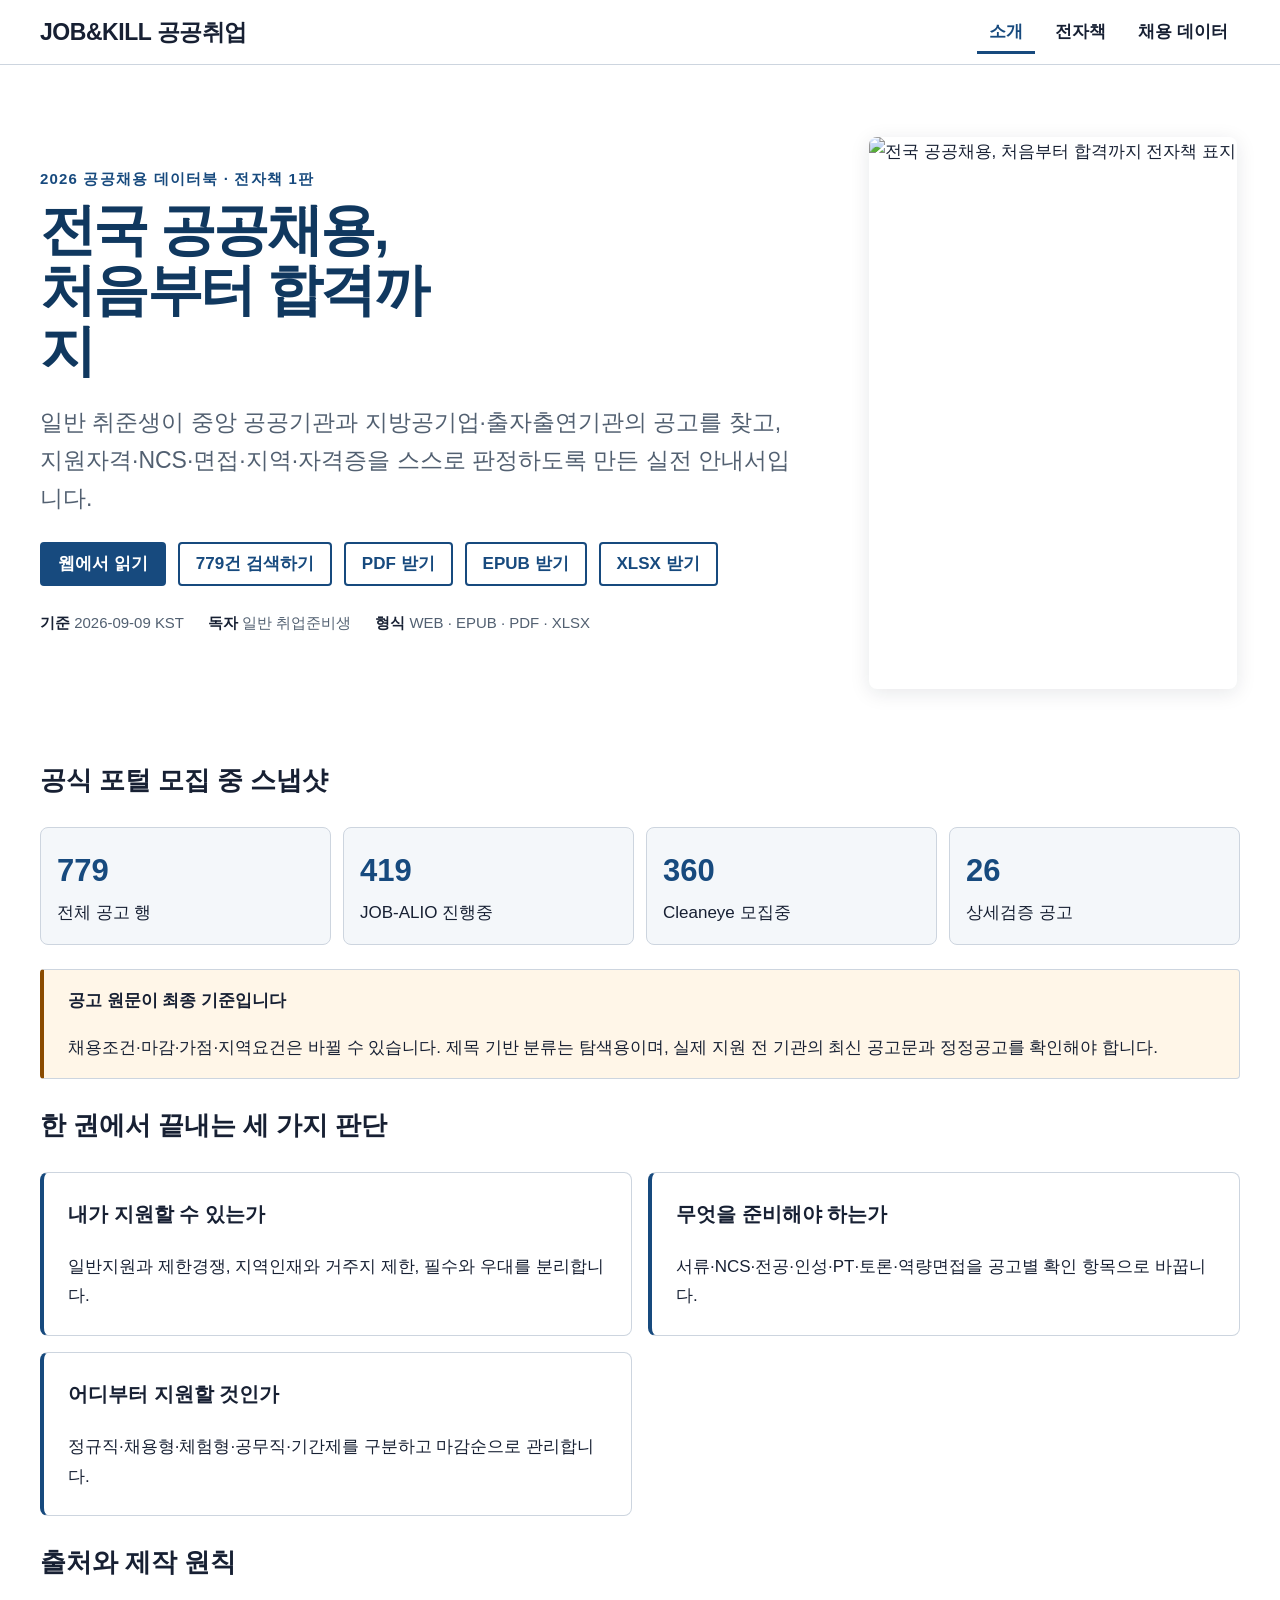
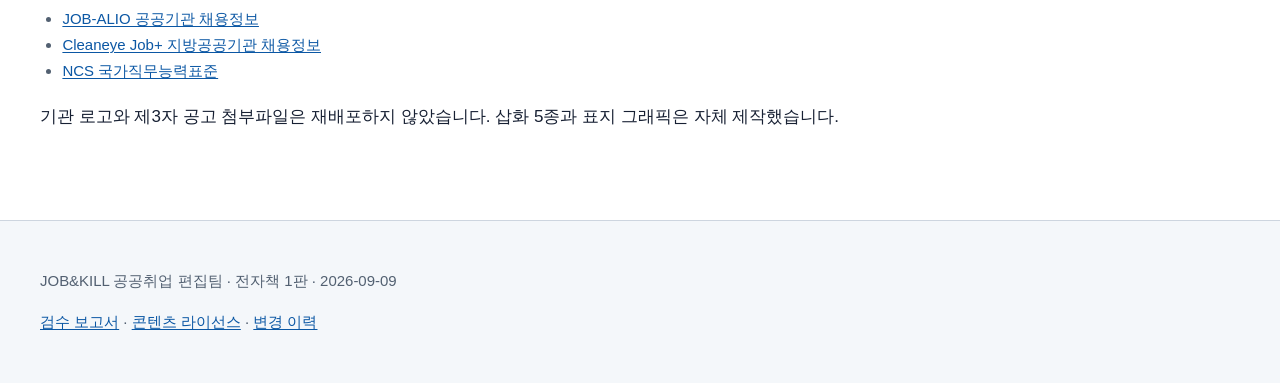
==== docs/public-job-guide/site/index.html @ 5489dfdf "docs: add nationwide public-sector job ebook" ====
<!doctype html>
<html lang="ko">
<head>
  <meta charset="utf-8">
  <meta name="viewport" content="width=device-width, initial-scale=1">
  <title>전국 공공채용, 처음부터 합격까지</title>
  <meta name="description" content="전국 공공기관·공기업·지방공기업 모집 중 채용 779건과 일반 취준생 실전 전략">
  <meta property="og:type" content="book">
  <meta property="og:locale" content="ko_KR">
  <meta property="og:title" content="전국 공공채용, 처음부터 합격까지">
  <meta property="og:description" content="JOB-ALIO 419건과 Cleaneye Job+ 360건을 연결한 일반 취준생 데이터북">
  <meta property="og:url" content="https://jonandkill.github.io/Jobandkill/">
  <meta property="og:image" content="https://jonandkill.github.io/Jobandkill/assets/images/og-cover.png">
  <meta name="twitter:card" content="summary_large_image">
  <link rel="canonical" href="https://jonandkill.github.io/Jobandkill/">
  <link rel="stylesheet" href="assets/styles.css">
  <script type="application/ld+json">
  {"@context":"https://schema.org","@type":"Book","name":"전국 공공채용, 처음부터 합격까지","inLanguage":"ko-KR","datePublished":"2026-09-09","author":{"@type":"Organization","name":"JOB&KILL 공공취업 편집팀"},"bookFormat":"https://schema.org/EBook","isAccessibleForFree":true}
  </script>
</head>
<body>
  <a class="skip-link" href="#main">본문 바로가기</a>
  <header class="site-header">
    <div class="site-header__inner">
      <a class="site-brand" href="index.html">JOB&amp;KILL 공공취업</a>
      <nav class="site-nav" aria-label="주요 메뉴">
        <ul>
          <li><a aria-current="page" href="index.html">소개</a></li>
          <li><a href="book.html">전자책</a></li>
          <li><a href="data.html">채용 데이터</a></li>
        </ul>
      </nav>
    </div>
  </header>

  <main id="main" class="page-shell">
    <section class="landing-hero" aria-labelledby="book-title">
      <div class="landing-hero__copy">
        <p class="eyebrow">2026 공공채용 데이터북 · 전자책 1판</p>
        <h1 id="book-title">전국 공공채용, 처음부터 합격까지</h1>
        <p class="lead">일반 취준생이 중앙 공공기관과 지방공기업·출자출연기관의 공고를 찾고, 지원자격·NCS·면접·지역·자격증을 스스로 판정하도록 만든 실전 안내서입니다.</p>
        <div class="action-row" aria-label="전자책 이용">
          <a class="button" href="book.html">웹에서 읽기</a>
          <a class="button button--secondary" href="data.html">779건 검색하기</a>
          <a class="button button--secondary" href="downloads/public-sector-job-guide-ko-2026.pdf">PDF 받기</a>
          <a class="button button--secondary" href="downloads/public-sector-job-guide-ko-2026.epub">EPUB 받기</a>
          <a class="button button--secondary" href="downloads/대한민국_공공기관_전국채용_일반취준생_통합판_2026-09-09.xlsx">XLSX 받기</a>
        </div>
        <ul class="meta-list">
          <li><strong>기준</strong> 2026-09-09 KST</li>
          <li><strong>독자</strong> 일반 취업준비생</li>
          <li><strong>형식</strong> WEB · EPUB · PDF · XLSX</li>
        </ul>
      </div>
      <figure class="landing-hero__cover">
        <img src="assets/images/cover.png" alt="전국 공공채용, 처음부터 합격까지 전자책 표지" width="1200" height="1800">
      </figure>
    </section>

    <section aria-labelledby="stats-title">
      <h2 id="stats-title">공식 포털 모집 중 스냅샷</h2>
      <div class="stat-grid">
        <div class="stat"><strong>779</strong><span>전체 공고 행</span></div>
        <div class="stat"><strong>419</strong><span>JOB-ALIO 진행중</span></div>
        <div class="stat"><strong>360</strong><span>Cleaneye 모집중</span></div>
        <div class="stat"><strong>26</strong><span>상세검증 공고</span></div>
      </div>
      <div class="callout callout--warning">
        <p class="callout__title">공고 원문이 최종 기준입니다</p>
        <p>채용조건·마감·가점·지역요건은 바뀔 수 있습니다. 제목 기반 분류는 탐색용이며, 실제 지원 전 기관의 최신 공고문과 정정공고를 확인해야 합니다.</p>
      </div>
    </section>

    <section aria-labelledby="value-title">
      <h2 id="value-title">한 권에서 끝내는 세 가지 판단</h2>
      <div class="cards">
        <article class="card"><h3>내가 지원할 수 있는가</h3><p>일반지원과 제한경쟁, 지역인재와 거주지 제한, 필수와 우대를 분리합니다.</p></article>
        <article class="card"><h3>무엇을 준비해야 하는가</h3><p>서류·NCS·전공·인성·PT·토론·역량면접을 공고별 확인 항목으로 바꿉니다.</p></article>
        <article class="card"><h3>어디부터 지원할 것인가</h3><p>정규직·채용형·체험형·공무직·기간제를 구분하고 마감순으로 관리합니다.</p></article>
      </div>
    </section>

    <section aria-labelledby="sources-title">
      <h2 id="sources-title">출처와 제작 원칙</h2>
      <ul class="source-list">
        <li><a href="https://job.alio.go.kr/recruit.do">JOB-ALIO 공공기관 채용정보</a></li>
        <li><a href="https://job.cleaneye.go.kr/user/ypRecruitment.do">Cleaneye Job+ 지방공공기관 채용정보</a></li>
        <li><a href="https://www.ncs.go.kr/">NCS 국가직무능력표준</a></li>
      </ul>
      <p>기관 로고와 제3자 공고 첨부파일은 재배포하지 않았습니다. 삽화 5종과 표지 그래픽은 자체 제작했습니다.</p>
    </section>
  </main>

  <footer class="site-footer">
    <div class="site-footer__inner">
      <p>JOB&amp;KILL 공공취업 편집팀 · 전자책 1판 · 2026-09-09</p>
      <p><a href="downloads/QA_REPORT.md">검수 보고서</a> · <a href="downloads/LICENSE-CONTENT.md">콘텐츠 라이선스</a> · <a href="downloads/CHANGELOG.md">변경 이력</a></p>
    </div>
  </footer>
</body>
</html>
---- docs/public-job-guide/site/assets/styles.css ----
/*
 * 공공기관 전국채용 전자책 공통 스타일
 * GitHub Pages / 반응형 웹 / A4 인쇄 겸용
 */

:root {
  color-scheme: light;
  --color-canvas: #ffffff;
  --color-surface: #f4f7fa;
  --color-surface-strong: #e9eff5;
  --color-ink: #172033;
  --color-muted: #526071;
  --color-brand: #174a7e;
  --color-brand-strong: #10385f;
  --color-accent: #00766c;
  --color-link: #0b57a4;
  --color-link-visited: #65429a;
  --color-line: #cdd5df;
  --color-warning: #8a4b00;
  --color-warning-bg: #fff6e8;
  --color-danger: #982c3c;
  --color-danger-bg: #fff0f2;
  --color-success-bg: #eaf7f4;
  --color-focus: #ffbf47;
  --color-on-brand: #ffffff;

  --font-sans: ui-sans-serif, -apple-system, BlinkMacSystemFont, "Apple SD Gothic Neo",
    "Pretendard", "Noto Sans KR", "Malgun Gothic", sans-serif;
  --font-serif: "Noto Serif KR", "AppleMyungjo", "Batang", serif;

  --step--1: clamp(0.875rem, 0.84rem + 0.12vw, 0.9375rem);
  --step-0: clamp(1rem, 0.96rem + 0.18vw, 1.0625rem);
  --step-1: clamp(1.1875rem, 1.08rem + 0.45vw, 1.4375rem);
  --step-2: clamp(1.5rem, 1.29rem + 0.85vw, 1.9375rem);
  --step-3: clamp(1.9375rem, 1.56rem + 1.48vw, 2.6875rem);
  --step-4: clamp(2.375rem, 1.82rem + 2.2vw, 3.5rem);

  --space-1: 0.25rem;
  --space-2: 0.5rem;
  --space-3: 0.75rem;
  --space-4: 1rem;
  --space-5: 1.5rem;
  --space-6: 2rem;
  --space-7: 3rem;
  --space-8: 4.5rem;

  --radius-sm: 0.25rem;
  --radius-md: 0.5rem;
  --measure: 72ch;
  --site-width: 75rem;
  --toc-width: 15rem;
  --header-height: 4rem;
  --shadow-raised: 0 0.25rem 1.25rem rgba(23, 32, 51, 0.1);
}

*,
*::before,
*::after {
  box-sizing: border-box;
}

html {
  scroll-behavior: smooth;
  scroll-padding-block-start: calc(var(--header-height) + var(--space-4));
  -webkit-text-size-adjust: 100%;
}

body {
  margin: 0;
  background: var(--color-canvas);
  color: var(--color-ink);
  font-family: var(--font-sans);
  font-size: var(--step-0);
  line-height: 1.75;
  text-rendering: optimizeLegibility;
}

img,
svg,
video {
  display: block;
  max-inline-size: 100%;
  block-size: auto;
}

figure {
  margin: var(--space-6) 0;
}

figcaption {
  margin-block-start: var(--space-2);
  color: var(--color-muted);
  font-size: var(--step--1);
}

a {
  color: var(--color-link);
  text-decoration-line: underline;
  text-decoration-thickness: 0.08em;
  text-underline-offset: 0.16em;
}

a:visited {
  color: var(--color-link-visited);
}

a:hover {
  text-decoration-thickness: 0.14em;
}

:where(a, button, input, select, textarea, summary, [tabindex]):focus-visible {
  outline: 0.1875rem solid var(--color-focus);
  outline-offset: 0.1875rem;
}

button,
input,
select,
textarea {
  color: inherit;
  font: inherit;
}

button,
.button {
  display: inline-flex;
  min-block-size: 2.75rem;
  align-items: center;
  justify-content: center;
  gap: var(--space-2);
  padding: 0.625rem 1rem;
  border: 0.125rem solid var(--color-brand);
  border-radius: var(--radius-sm);
  background: var(--color-brand);
  color: var(--color-on-brand);
  font-weight: 700;
  line-height: 1.2;
  text-decoration: none;
  cursor: pointer;
}

button:hover,
.button:hover {
  border-color: var(--color-brand-strong);
  background: var(--color-brand-strong);
}

.button--secondary {
  background: transparent;
  color: var(--color-brand);
}

.button--secondary:hover {
  color: var(--color-on-brand);
}

.skip-link {
  position: fixed;
  z-index: 1000;
  inset-block-start: var(--space-2);
  inset-inline-start: var(--space-2);
  min-block-size: 2.75rem;
  padding: var(--space-2) var(--space-4);
  transform: translateY(-180%);
  border-radius: var(--radius-sm);
  background: var(--color-ink);
  color: #ffffff;
  font-weight: 700;
}

.skip-link:focus {
  transform: translateY(0);
}

.visually-hidden {
  position: absolute !important;
  inline-size: 1px !important;
  block-size: 1px !important;
  padding: 0 !important;
  margin: -1px !important;
  overflow: hidden !important;
  clip: rect(0 0 0 0) !important;
  white-space: nowrap !important;
  border: 0 !important;
}

.print-only {
  display: none;
}

.site-header {
  position: sticky;
  z-index: 50;
  inset-block-start: 0;
  min-block-size: var(--header-height);
  border-block-end: 1px solid var(--color-line);
  background: rgba(255, 255, 255, 0.97);
}

.site-header__inner,
.page-shell,
.site-footer__inner {
  inline-size: min(100% - 2rem, var(--site-width));
  margin-inline: auto;
}

.site-header__inner {
  display: flex;
  min-block-size: var(--header-height);
  align-items: center;
  justify-content: space-between;
  gap: var(--space-4);
}

.site-brand {
  color: var(--color-ink);
  font-size: var(--step-1);
  font-weight: 800;
  letter-spacing: -0.02em;
  text-decoration: none;
}

.site-brand:visited {
  color: var(--color-ink);
}

.site-nav ul {
  display: flex;
  align-items: center;
  gap: var(--space-2);
  padding: 0;
  margin: 0;
  list-style: none;
}

.site-nav a {
  display: inline-flex;
  min-block-size: 2.75rem;
  align-items: center;
  padding-inline: var(--space-3);
  color: var(--color-ink);
  font-weight: 650;
  text-decoration: none;
}

.site-nav a[aria-current="page"] {
  box-shadow: inset 0 -0.1875rem var(--color-brand);
  color: var(--color-brand);
}

.page-shell {
  padding-block: var(--space-5) var(--space-8);
}

.breadcrumb {
  margin-block-end: var(--space-5);
  color: var(--color-muted);
  font-size: var(--step--1);
}

.breadcrumb ol {
  display: flex;
  flex-wrap: wrap;
  gap: var(--space-2);
  padding: 0;
  margin: 0;
  list-style: none;
}

.breadcrumb li + li::before {
  margin-inline-end: var(--space-2);
  color: var(--color-muted);
  content: "/";
}

.content-layout {
  display: grid;
  gap: var(--space-7);
}

.prose {
  min-inline-size: 0;
  max-inline-size: var(--measure);
}

.prose > *:first-child {
  margin-block-start: 0;
}

.prose :where(h1, h2, h3, h4) {
  color: var(--color-ink);
  font-weight: 800;
  letter-spacing: -0.025em;
  line-height: 1.3;
  scroll-margin-block-start: calc(var(--header-height) + var(--space-4));
}

.prose h1 {
  margin-block: 0 var(--space-4);
  font-size: var(--step-4);
}

.prose h2 {
  margin-block: var(--space-8) var(--space-4);
  padding-block-end: var(--space-2);
  border-block-end: 0.125rem solid var(--color-brand);
  font-size: var(--step-2);
}

.prose h3 {
  margin-block: var(--space-6) var(--space-3);
  font-size: var(--step-1);
}

.prose h4 {
  margin-block: var(--space-5) var(--space-2);
  font-size: var(--step-0);
}

.prose p,
.prose ul,
.prose ol,
.prose blockquote {
  margin-block: 0 var(--space-4);
}

.prose li + li {
  margin-block-start: var(--space-2);
}

.prose code {
  padding: 0.1em 0.3em;
  border: 1px solid var(--color-line);
  border-radius: var(--radius-sm);
  background: var(--color-surface);
  font-size: 0.92em;
  overflow-wrap: anywhere;
}

.chapter-header {
  margin-block-end: var(--space-7);
}

.eyebrow {
  margin: 0 0 var(--space-2);
  color: var(--color-brand);
  font-size: var(--step--1);
  font-weight: 800;
  letter-spacing: 0.08em;
  text-transform: uppercase;
}

.lead {
  max-inline-size: 60ch;
  color: var(--color-muted);
  font-size: var(--step-1);
  line-height: 1.65;
}

.cover {
  display: grid;
  min-block-size: min(42rem, calc(100svh - var(--header-height)));
  align-content: center;
  padding-block: var(--space-8);
  border-block-end: 1px solid var(--color-line);
}

.cover__kicker {
  color: var(--color-accent);
  font-weight: 800;
  letter-spacing: 0.08em;
}

.cover__title {
  max-inline-size: 15ch;
  margin-block: var(--space-3);
  color: var(--color-brand-strong);
  font-size: clamp(2.75rem, 8vw, 5.75rem);
  letter-spacing: -0.055em;
  line-height: 1.05;
}

.cover__summary {
  max-inline-size: 56ch;
  color: var(--color-muted);
  font-size: var(--step-1);
}

.meta-list {
  display: flex;
  flex-wrap: wrap;
  gap: var(--space-2) var(--space-5);
  padding: 0;
  margin: var(--space-5) 0;
  color: var(--color-muted);
  font-size: var(--step--1);
  list-style: none;
  font-variant-numeric: tabular-nums;
}

.meta-list strong {
  color: var(--color-ink);
}

.toc {
  padding: var(--space-4);
  border: 1px solid var(--color-line);
  border-radius: var(--radius-md);
  background: var(--color-surface);
  font-size: var(--step--1);
}

.toc__title,
.toc summary {
  color: var(--color-ink);
  font-weight: 800;
}

.toc summary {
  min-block-size: 2.75rem;
  cursor: pointer;
}

.toc ol,
.toc ul {
  padding-inline-start: 1.25rem;
  margin-block: var(--space-3) 0;
}

.toc a {
  color: var(--color-ink);
}

.toc a[aria-current="location"] {
  color: var(--color-brand);
  font-weight: 750;
}

.cards {
  display: grid;
  gap: var(--space-4);
  margin-block: var(--space-5);
}

.card {
  padding: var(--space-5);
  border: 1px solid var(--color-line);
  border-inline-start: 0.25rem solid var(--color-brand);
  border-radius: var(--radius-md);
  background: var(--color-canvas);
}

.card > :first-child {
  margin-block-start: 0;
}

.card > :last-child {
  margin-block-end: 0;
}

.badge-list {
  display: flex;
  flex-wrap: wrap;
  gap: var(--space-2);
  padding: 0;
  margin: var(--space-3) 0;
  list-style: none;
}

.badge {
  display: inline-flex;
  min-block-size: 1.75rem;
  align-items: center;
  padding: 0.15rem 0.55rem;
  border: 1px solid currentColor;
  border-radius: 999px;
  background: var(--color-surface);
  color: var(--color-ink);
  font-size: 0.8125rem;
  font-weight: 750;
  line-height: 1.2;
  white-space: nowrap;
}

.badge--verified {
  background: var(--color-success-bg);
  color: #075b53;
}

.badge--inferred,
.badge--check {
  background: var(--color-warning-bg);
  color: var(--color-warning);
}

.badge--urgent {
  background: var(--color-danger-bg);
  color: var(--color-danger);
}

.callout {
  margin-block: var(--space-5);
  padding: var(--space-4) var(--space-5);
  border: 1px solid var(--color-line);
  border-inline-start: 0.3rem solid var(--color-brand);
  border-radius: var(--radius-sm);
  background: var(--color-surface);
}

.callout--tip {
  border-inline-start-color: var(--color-accent);
  background: var(--color-success-bg);
}

.callout--warning {
  border-inline-start-color: var(--color-warning);
  background: var(--color-warning-bg);
}

.callout__title {
  margin: 0 0 var(--space-2);
  color: var(--color-ink);
  font-weight: 800;
}

.callout > :last-child {
  margin-block-end: 0;
}

.steps {
  padding: 0;
  margin-block: var(--space-5);
  list-style: none;
  counter-reset: step;
}

.steps > li {
  position: relative;
  min-block-size: 3rem;
  padding-inline-start: 3.5rem;
  counter-increment: step;
}

.steps > li + li {
  margin-block-start: var(--space-5);
}

.steps > li::before {
  position: absolute;
  inset-block-start: 0;
  inset-inline-start: 0;
  display: grid;
  inline-size: 2.5rem;
  block-size: 2.5rem;
  place-items: center;
  border-radius: 50%;
  background: var(--color-brand);
  color: var(--color-on-brand);
  font-weight: 800;
  content: counter(step);
}

.table-scroll {
  max-inline-size: 100%;
  margin-block: var(--space-5);
  overflow-x: auto;
  border: 1px solid var(--color-line);
  border-radius: var(--radius-sm);
  background: var(--color-canvas);
  -webkit-overflow-scrolling: touch;
}

.table-scroll:focus-visible {
  outline: 0.1875rem solid var(--color-focus);
  outline-offset: 0.125rem;
}

.data-table {
  inline-size: 100%;
  min-inline-size: 42rem;
  border-collapse: collapse;
  border-spacing: 0;
  font-size: var(--step--1);
  font-variant-numeric: tabular-nums;
}

.data-table caption {
  padding: var(--space-3) var(--space-4);
  background: var(--color-canvas);
  color: var(--color-ink);
  font-weight: 800;
  text-align: start;
}

.data-table :where(th, td) {
  padding: 0.75rem;
  border-block-start: 1px solid var(--color-line);
  vertical-align: top;
  text-align: start;
  overflow-wrap: anywhere;
}

.data-table thead th {
  border-block-start: 0;
  border-block-end: 0.125rem solid var(--color-brand);
  background: var(--color-surface-strong);
  color: var(--color-ink);
  font-weight: 800;
}

.data-table tbody tr:nth-child(even) {
  background: var(--color-surface);
}

.data-table tbody tr:hover {
  background: #eaf2fa;
}

.data-table .number,
.data-table .date {
  text-align: end;
  white-space: nowrap;
}

.data-table--sticky-first :where(th:first-child, td:first-child) {
  position: sticky;
  z-index: 1;
  inset-inline-start: 0;
  border-inline-end: 1px solid var(--color-line);
  background: var(--color-canvas);
}

.data-table--sticky-first thead th:first-child {
  z-index: 2;
  background: var(--color-surface-strong);
}

.data-table--sticky-first tbody tr:nth-child(even) td:first-child {
  background: var(--color-surface);
}

.table-note {
  margin-block: calc(-1 * var(--space-3)) var(--space-5);
  color: var(--color-muted);
  font-size: var(--step--1);
}

.source-list {
  padding-inline-start: 1.4rem;
  color: var(--color-muted);
  font-size: var(--step--1);
}

.source-list a {
  overflow-wrap: anywhere;
}

.checklist {
  padding: 0;
  list-style: none;
}

.checklist li {
  display: flex;
  align-items: flex-start;
  gap: var(--space-3);
  min-block-size: 2.75rem;
}

.checklist input[type="checkbox"] {
  inline-size: 1.25rem;
  block-size: 1.25rem;
  flex: 0 0 auto;
  margin-block-start: 0.3rem;
  accent-color: var(--color-brand);
}

.chapter-nav {
  display: grid;
  gap: var(--space-3);
  margin-block-start: var(--space-8);
  padding-block-start: var(--space-5);
  border-block-start: 1px solid var(--color-line);
}

.chapter-nav a {
  display: flex;
  min-block-size: 2.75rem;
  align-items: center;
  padding: var(--space-3);
  border: 1px solid var(--color-line);
  border-radius: var(--radius-sm);
  text-decoration: none;
}

.site-footer {
  border-block-start: 1px solid var(--color-line);
  background: var(--color-surface);
  color: var(--color-muted);
  font-size: var(--step--1);
}

.site-footer__inner {
  padding-block: var(--space-6);
}

.empty-state,
.error-state {
  margin-block: var(--space-5);
  padding: var(--space-6);
  border: 1px solid var(--color-line);
  border-radius: var(--radius-md);
  text-align: center;
}

.error-state {
  border-color: var(--color-danger);
  background: var(--color-danger-bg);
}

[aria-busy="true"] {
  cursor: progress;
}

@media (min-width: 48rem) {
  .site-header__inner,
  .page-shell,
  .site-footer__inner {
    inline-size: min(100% - 3rem, var(--site-width));
  }

  .cards {
    grid-template-columns: repeat(2, minmax(0, 1fr));
  }

  .chapter-nav {
    grid-template-columns: repeat(2, minmax(0, 1fr));
  }
}

@media (min-width: 64rem) {
  .site-header__inner,
  .page-shell,
  .site-footer__inner {
    inline-size: min(100% - 4rem, var(--site-width));
  }

  .content-layout {
    grid-template-columns: var(--toc-width) minmax(0, var(--measure));
    align-items: start;
  }

  .toc--desktop {
    position: sticky;
    inset-block-start: calc(var(--header-height) + var(--space-4));
    max-block-size: calc(100vh - var(--header-height) - 2 * var(--space-4));
    overflow-y: auto;
  }

  .toc--mobile {
    display: none;
  }
}

@media (max-width: 63.999rem) {
  .toc--desktop {
    display: none;
  }
}

@media (max-width: 47.999rem) {
  .site-header {
    position: static;
  }

  .site-header__inner {
    align-items: flex-start;
    flex-direction: column;
    padding-block: var(--space-3);
  }

  .site-nav {
    inline-size: 100%;
    overflow-x: auto;
  }

  .site-nav ul {
    inline-size: max-content;
  }

  .cover {
    min-block-size: auto;
  }

  .data-table--sticky-first :where(th:first-child, td:first-child) {
    max-inline-size: 11rem;
  }
}

@media (prefers-reduced-motion: reduce) {
  *,
  *::before,
  *::after {
    scroll-behavior: auto !important;
    animation-duration: 0.01ms !important;
    animation-iteration-count: 1 !important;
    transition-duration: 0.01ms !important;
  }
}

@media (forced-colors: active) {
  :where(.button, .badge, .callout, .card, .toc, .table-scroll) {
    border: 1px solid CanvasText;
  }

  :where(a, button, input, select, textarea, summary, [tabindex]):focus-visible {
    outline: 0.1875rem solid Highlight;
  }
}

@page {
  size: A4 portrait;
  margin: 16mm 14mm 18mm;
}

@media print {
  :root {
    --color-canvas: #ffffff;
    --color-surface: #ffffff;
    --color-surface-strong: #eeeeee;
    --color-ink: #000000;
    --color-muted: #333333;
    --color-line: #777777;
  }

  html {
    scroll-padding-block-start: 0;
  }

  body {
    background: #ffffff;
    color: #000000;
    font-size: 9.7pt;
    line-height: 1.55;
  }

  .screen-only,
  .skip-link,
  .site-header,
  .site-footer,
  .breadcrumb,
  .toc,
  .chapter-nav,
  button,
  .button {
    display: none !important;
  }

  .print-only {
    display: block;
  }

  .page-shell {
    inline-size: auto;
    padding: 0;
  }

  .content-layout {
    display: block;
  }

  .prose {
    max-inline-size: none;
  }

  .cover {
    min-block-size: 245mm;
    break-after: page;
    border: 0;
  }

  .chapter {
    break-before: page;
  }

  :where(h1, h2, h3, h4) {
    break-after: avoid;
  }

  p,
  li,
  blockquote {
    orphans: 3;
    widows: 3;
  }

  .card,
  .callout,
  figure,
  .steps > li {
    break-inside: avoid;
    box-shadow: none;
  }

  a,
  a:visited {
    color: #000000;
    text-decoration: underline;
  }

  .show-url[href^="http"]::after {
    margin-inline-start: 0.3em;
    font-size: 8pt;
    overflow-wrap: anywhere;
    content: " (" attr(href) ")";
  }

  .badge {
    background: transparent !important;
    color: #000000;
  }

  .table-scroll {
    overflow: visible;
    border: 0;
  }

  .data-table {
    min-inline-size: 0;
    font-size: 8.25pt;
  }

  .data-table thead {
    display: table-header-group;
  }

  .data-table tfoot {
    display: table-footer-group;
  }

  .data-table tr,
  .data-table :where(th, td) {
    break-inside: avoid;
  }

  .data-table :where(th, td) {
    padding: 0.35rem;
    border: 0.5pt solid #777777;
  }

  .data-table--sticky-first :where(th:first-child, td:first-child) {
    position: static;
    border-inline-end: 0.5pt solid #777777;
  }
}

.landing-hero {
  display: grid;
  gap: var(--space-7);
  align-items: center;
  padding-block: var(--space-7);
}

.landing-hero__copy h1 {
  max-inline-size: 13ch;
  margin: 0 0 var(--space-4);
  color: var(--color-brand-strong);
  font-size: var(--step-4);
  letter-spacing: -0.045em;
  line-height: 1.08;
}

.landing-hero__cover {
  max-inline-size: 23rem;
  margin: 0 auto;
  overflow: hidden;
  border-radius: var(--radius-md);
  box-shadow: var(--shadow-raised);
}

.action-row {
  display: flex;
  flex-wrap: wrap;
  gap: var(--space-3);
  margin-block: var(--space-5);
}

.stat-grid {
  display: grid;
  grid-template-columns: repeat(2, minmax(0, 1fr));
  gap: var(--space-3);
  margin-block: var(--space-5);
}

.stat {
  padding: var(--space-4);
  border: 1px solid var(--color-line);
  border-radius: var(--radius-md);
  background: var(--color-surface);
}

.stat strong {
  display: block;
  color: var(--color-brand);
  font-size: var(--step-2);
}

.filter-panel {
  display: grid;
  gap: var(--space-4);
  padding: var(--space-5);
  border: 1px solid var(--color-line);
  border-radius: var(--radius-md);
  background: var(--color-surface);
}

.filter-field {
  display: grid;
  gap: var(--space-2);
}

.filter-field label {
  font-weight: 750;
}

.filter-field :where(input, select) {
  min-block-size: 2.75rem;
  inline-size: 100%;
  padding: 0.55rem 0.7rem;
  border: 1px solid var(--color-line);
  border-radius: var(--radius-sm);
  background: var(--color-canvas);
}

.result-toolbar {
  display: flex;
  flex-wrap: wrap;
  align-items: center;
  justify-content: space-between;
  gap: var(--space-3);
  margin-block: var(--space-5) var(--space-3);
}

.result-count {
  margin: 0;
  font-weight: 800;
}

.quality-warning {
  color: var(--color-warning);
  font-weight: 750;
}

.source-chip {
  display: inline-block;
  padding: 0.15rem 0.45rem;
  border-radius: 999px;
  background: var(--color-surface-strong);
  font-size: 0.8rem;
  font-weight: 750;
}

@media (min-width: 48rem) {
  .landing-hero {
    grid-template-columns: minmax(0, 1.35fr) minmax(16rem, 0.65fr);
  }

  .stat-grid {
    grid-template-columns: repeat(4, minmax(0, 1fr));
  }

  .filter-panel {
    grid-template-columns: repeat(3, minmax(0, 1fr));
  }
}
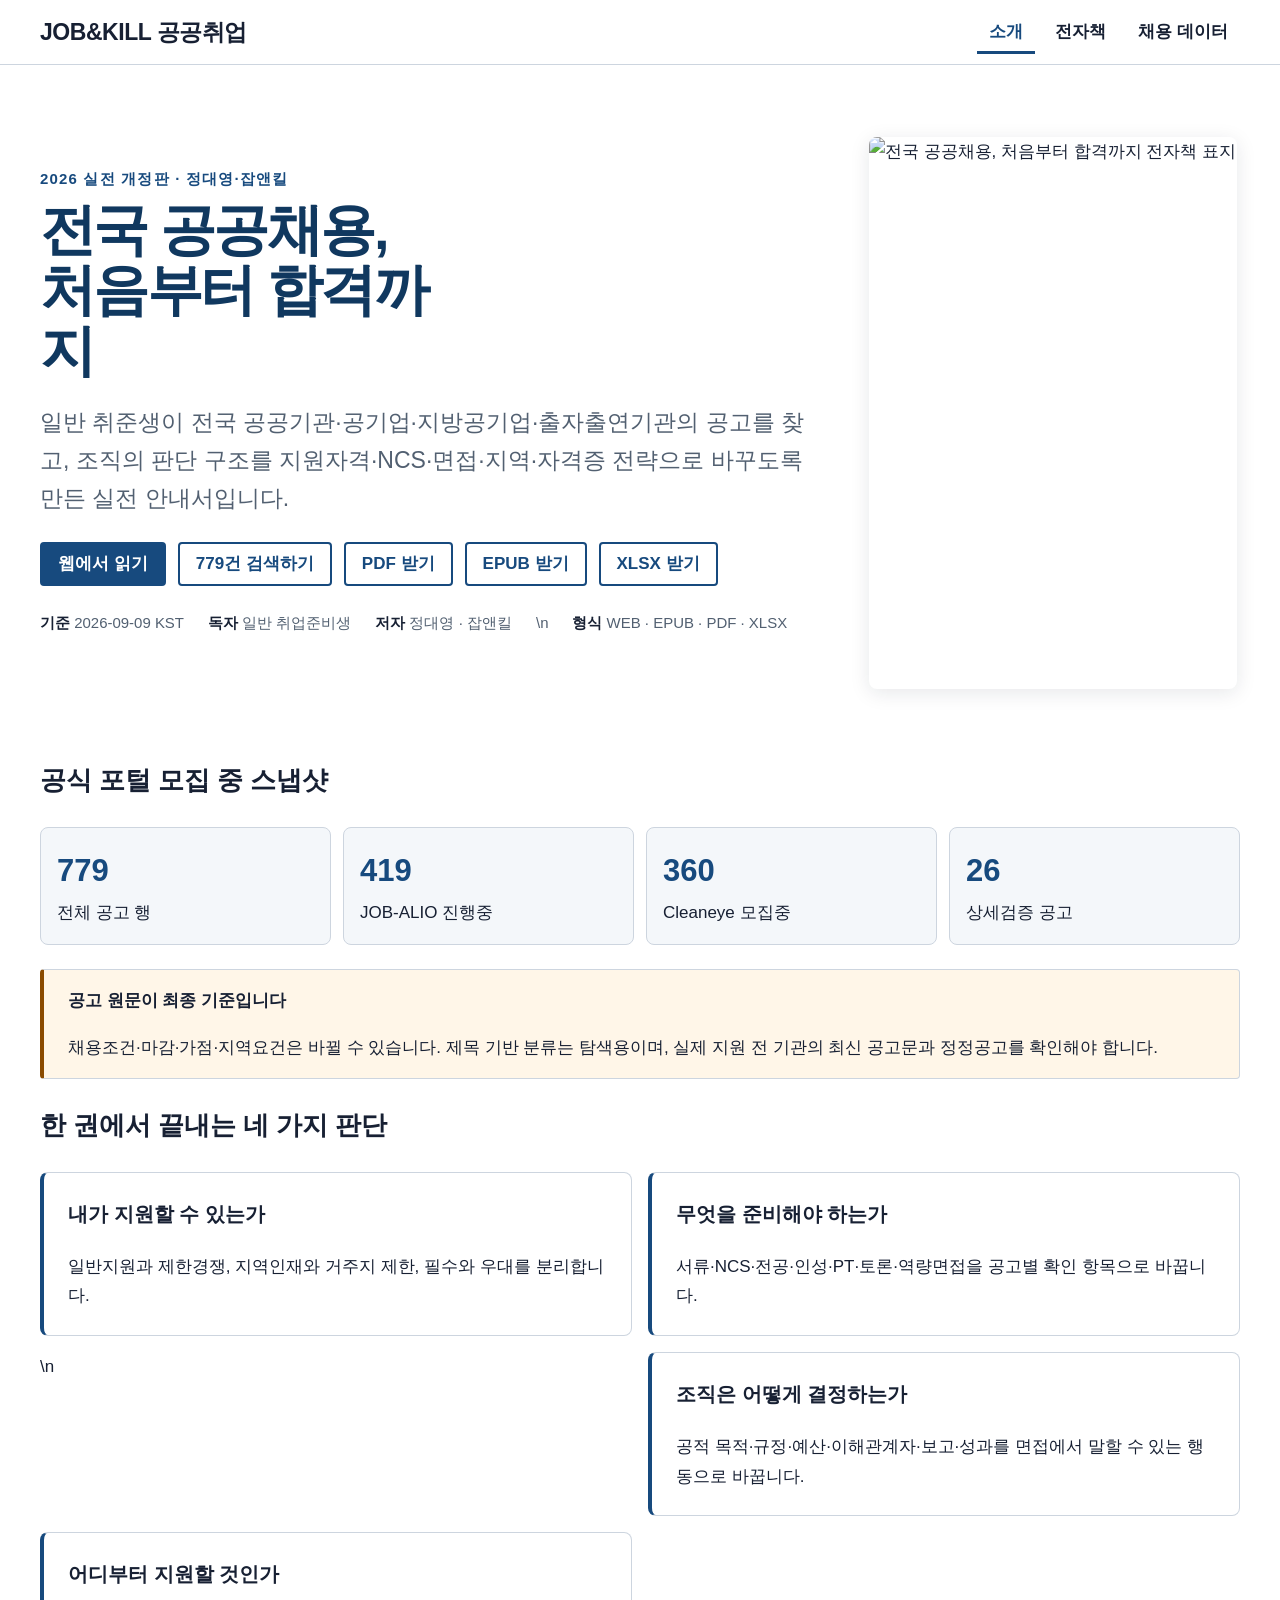
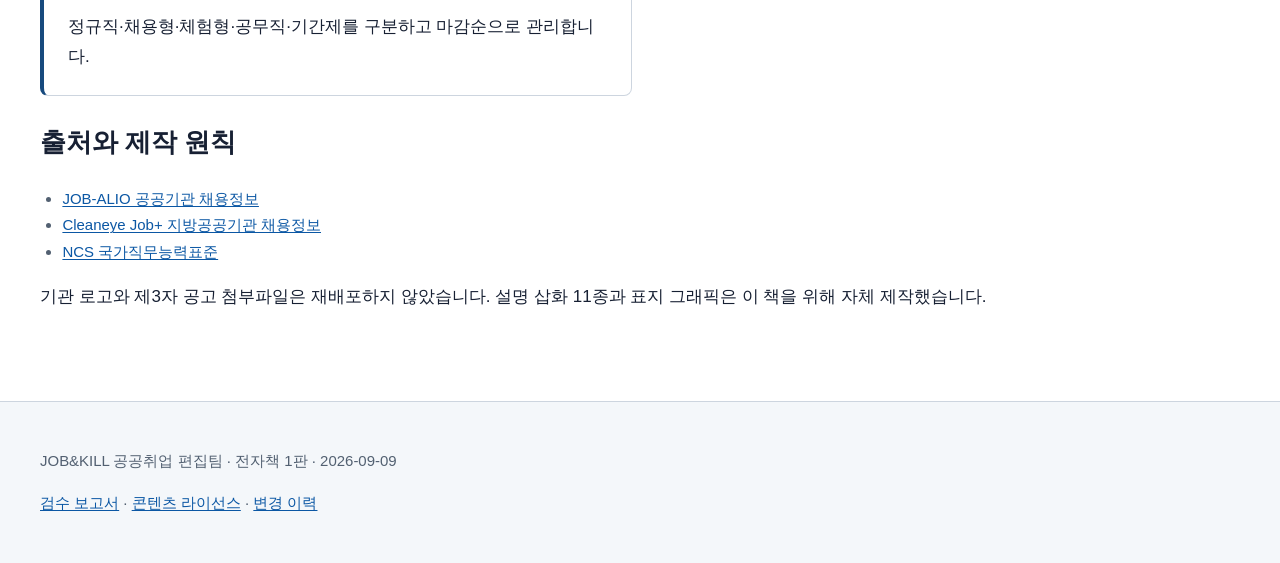
==== commit fcd4f3a6: "feat: publish sale-ready public job guide revision" ====
--- a/docs/public-job-guide/site/index.html
+++ b/docs/public-job-guide/site/index.html
@@ -4,18 +4,18 @@
   <meta charset="utf-8">
   <meta name="viewport" content="width=device-width, initial-scale=1">
   <title>전국 공공채용, 처음부터 합격까지</title>
-  <meta name="description" content="전국 공공기관·공기업·지방공기업 모집 중 채용 779건과 일반 취준생 실전 전략">
+  <meta name="description" content="기관의 판단 구조를 읽고 지원자격·전형·면접으로 연결하는 정대영·잡앤킬의 2026 공공취업 실전 전자책">
   <meta property="og:type" content="book">
   <meta property="og:locale" content="ko_KR">
   <meta property="og:title" content="전국 공공채용, 처음부터 합격까지">
-  <meta property="og:description" content="JOB-ALIO 419건과 Cleaneye Job+ 360건을 연결한 일반 취준생 데이터북">
+  <meta property="og:description" content="전국 공식 채용 779건과 조직의 판단 구조, NCS·면접·사회복지사·장애인 채용 전략을 한 권에">
   <meta property="og:url" content="https://jonandkill.github.io/Jobandkill/">
   <meta property="og:image" content="https://jonandkill.github.io/Jobandkill/assets/images/og-cover.png">
   <meta name="twitter:card" content="summary_large_image">
   <link rel="canonical" href="https://jonandkill.github.io/Jobandkill/">
   <link rel="stylesheet" href="assets/styles.css">
   <script type="application/ld+json">
-  {"@context":"https://schema.org","@type":"Book","name":"전국 공공채용, 처음부터 합격까지","inLanguage":"ko-KR","datePublished":"2026-09-09","author":{"@type":"Organization","name":"JOB&KILL 공공취업 편집팀"},"bookFormat":"https://schema.org/EBook","isAccessibleForFree":true}
+  {"@context":"https://schema.org","@type":"Book","name":"전국 공공채용, 처음부터 합격까지","inLanguage":"ko-KR","datePublished":"2026-09-10","author":{"@type":"Person","name":"정대영","affiliation":{"@type":"Organization","name":"잡앤킬"}},"publisher":{"@type":"Organization","name":"잡앤킬"},"bookFormat":"https://schema.org/EBook","isAccessibleForFree":true}
   </script>
 </head>
 <body>
@@ -36,9 +36,9 @@
   <main id="main" class="page-shell">
     <section class="landing-hero" aria-labelledby="book-title">
       <div class="landing-hero__copy">
-        <p class="eyebrow">2026 공공채용 데이터북 · 전자책 1판</p>
+        <p class="eyebrow">2026 실전 개정판 · 정대영·잡앤킬</p>
         <h1 id="book-title">전국 공공채용, 처음부터 합격까지</h1>
-        <p class="lead">일반 취준생이 중앙 공공기관과 지방공기업·출자출연기관의 공고를 찾고, 지원자격·NCS·면접·지역·자격증을 스스로 판정하도록 만든 실전 안내서입니다.</p>
+        <p class="lead">일반 취준생이 전국 공공기관·공기업·지방공기업·출자출연기관의 공고를 찾고, 조직의 판단 구조를 지원자격·NCS·면접·지역·자격증 전략으로 바꾸도록 만든 실전 안내서입니다.</p>
         <div class="action-row" aria-label="전자책 이용">
           <a class="button" href="book.html">웹에서 읽기</a>
           <a class="button button--secondary" href="data.html">779건 검색하기</a>
@@ -49,7 +49,7 @@
         <ul class="meta-list">
           <li><strong>기준</strong> 2026-09-09 KST</li>
           <li><strong>독자</strong> 일반 취업준비생</li>
-          <li><strong>형식</strong> WEB · EPUB · PDF · XLSX</li>
+          <li><strong>저자</strong> 정대영 · 잡앤킬</li>\n          <li><strong>형식</strong> WEB · EPUB · PDF · XLSX</li>
         </ul>
       </div>
       <figure class="landing-hero__cover">
@@ -72,10 +72,10 @@
     </section>
 
     <section aria-labelledby="value-title">
-      <h2 id="value-title">한 권에서 끝내는 세 가지 판단</h2>
+      <h2 id="value-title">한 권에서 끝내는 네 가지 판단</h2>
       <div class="cards">
         <article class="card"><h3>내가 지원할 수 있는가</h3><p>일반지원과 제한경쟁, 지역인재와 거주지 제한, 필수와 우대를 분리합니다.</p></article>
-        <article class="card"><h3>무엇을 준비해야 하는가</h3><p>서류·NCS·전공·인성·PT·토론·역량면접을 공고별 확인 항목으로 바꿉니다.</p></article>
+        <article class="card"><h3>무엇을 준비해야 하는가</h3><p>서류·NCS·전공·인성·PT·토론·역량면접을 공고별 확인 항목으로 바꿉니다.</p></article>\n        <article class="card"><h3>조직은 어떻게 결정하는가</h3><p>공적 목적·규정·예산·이해관계자·보고·성과를 면접에서 말할 수 있는 행동으로 바꿉니다.</p></article>
         <article class="card"><h3>어디부터 지원할 것인가</h3><p>정규직·채용형·체험형·공무직·기간제를 구분하고 마감순으로 관리합니다.</p></article>
       </div>
     </section>
@@ -87,7 +87,7 @@
         <li><a href="https://job.cleaneye.go.kr/user/ypRecruitment.do">Cleaneye Job+ 지방공공기관 채용정보</a></li>
         <li><a href="https://www.ncs.go.kr/">NCS 국가직무능력표준</a></li>
       </ul>
-      <p>기관 로고와 제3자 공고 첨부파일은 재배포하지 않았습니다. 삽화 5종과 표지 그래픽은 자체 제작했습니다.</p>
+      <p>기관 로고와 제3자 공고 첨부파일은 재배포하지 않았습니다. 설명 삽화 11종과 표지 그래픽은 이 책을 위해 자체 제작했습니다.</p>
     </section>
   </main>
 
--- a/docs/public-job-guide/site/assets/styles.css
+++ b/docs/public-job-guide/site/assets/styles.css
@@ -281,6 +281,8 @@
 .prose {
   min-inline-size: 0;
   max-inline-size: var(--measure);
+  font-size: max(11pt, 1rem);
+  line-height: 1.85;
 }
 
 .prose > *:first-child {
@@ -291,30 +293,39 @@
   color: var(--color-ink);
   font-weight: 800;
   letter-spacing: -0.025em;
-  line-height: 1.3;
+  line-height: 1.35;
   scroll-margin-block-start: calc(var(--header-height) + var(--space-4));
+  break-after: avoid-page;
 }
 
 .prose h1 {
   margin-block: 0 var(--space-4);
-  font-size: var(--step-4);
+  font-size: 1.727em;
+  line-height: 1.32;
 }
 
 .prose h2 {
-  margin-block: var(--space-8) var(--space-4);
+  margin-block: var(--space-7) var(--space-3);
   padding-block-end: var(--space-2);
   border-block-end: 0.125rem solid var(--color-brand);
-  font-size: var(--step-2);
+  font-size: 1.273em;
+  line-height: 1.42;
 }
 
 .prose h3 {
   margin-block: var(--space-6) var(--space-3);
-  font-size: var(--step-1);
+  font-size: 1.091em;
+  line-height: 1.48;
 }
 
 .prose h4 {
   margin-block: var(--space-5) var(--space-2);
-  font-size: var(--step-0);
+  font-size: 1.091em;
+  line-height: 1.48;
+}
+
+.prose :where(h1, h2, h3, h4) + :where(p, ul, ol, blockquote, table, figure) {
+  break-before: avoid-page;
 }
 
 .prose p,
@@ -326,6 +337,26 @@
 
 .prose li + li {
   margin-block-start: var(--space-2);
+}
+
+.prose table {
+  width: 100%;
+  margin-block: var(--space-5);
+  border-collapse: collapse;
+  font-size: 0.9em;
+  line-height: 1.5;
+}
+
+.prose :where(th, td) {
+  padding: 0.55em;
+  border: 1px solid var(--color-line);
+  vertical-align: top;
+  text-align: left;
+}
+
+.prose th {
+  background: var(--color-surface-strong);
+  font-weight: 800;
 }
 
 .prose code {
@@ -840,8 +871,8 @@
   body {
     background: #ffffff;
     color: #000000;
-    font-size: 9.7pt;
-    line-height: 1.55;
+    font-size: 11pt;
+    line-height: 1.85;
   }
 
   .screen-only,
@@ -871,6 +902,8 @@
 
   .prose {
     max-inline-size: none;
+    font-size: 11pt;
+    line-height: 1.85;
   }
 
   .cover {
@@ -879,13 +912,19 @@
     border: 0;
   }
 
-  .chapter {
+  .chapter,
+  .prose > h1:not(:first-child) {
     break-before: page;
   }
 
   :where(h1, h2, h3, h4) {
     break-after: avoid;
   }
+
+  .prose h1 { font-size: 19pt; }
+  .prose h2 { font-size: 14pt; }
+  .prose h3,
+  .prose h4 { font-size: 12pt; }
 
   p,
   li,
@@ -928,6 +967,11 @@
   .data-table {
     min-inline-size: 0;
     font-size: 8.25pt;
+  }
+
+  .prose table {
+    font-size: 9.5pt;
+    line-height: 1.45;
   }
 
   .data-table thead {
